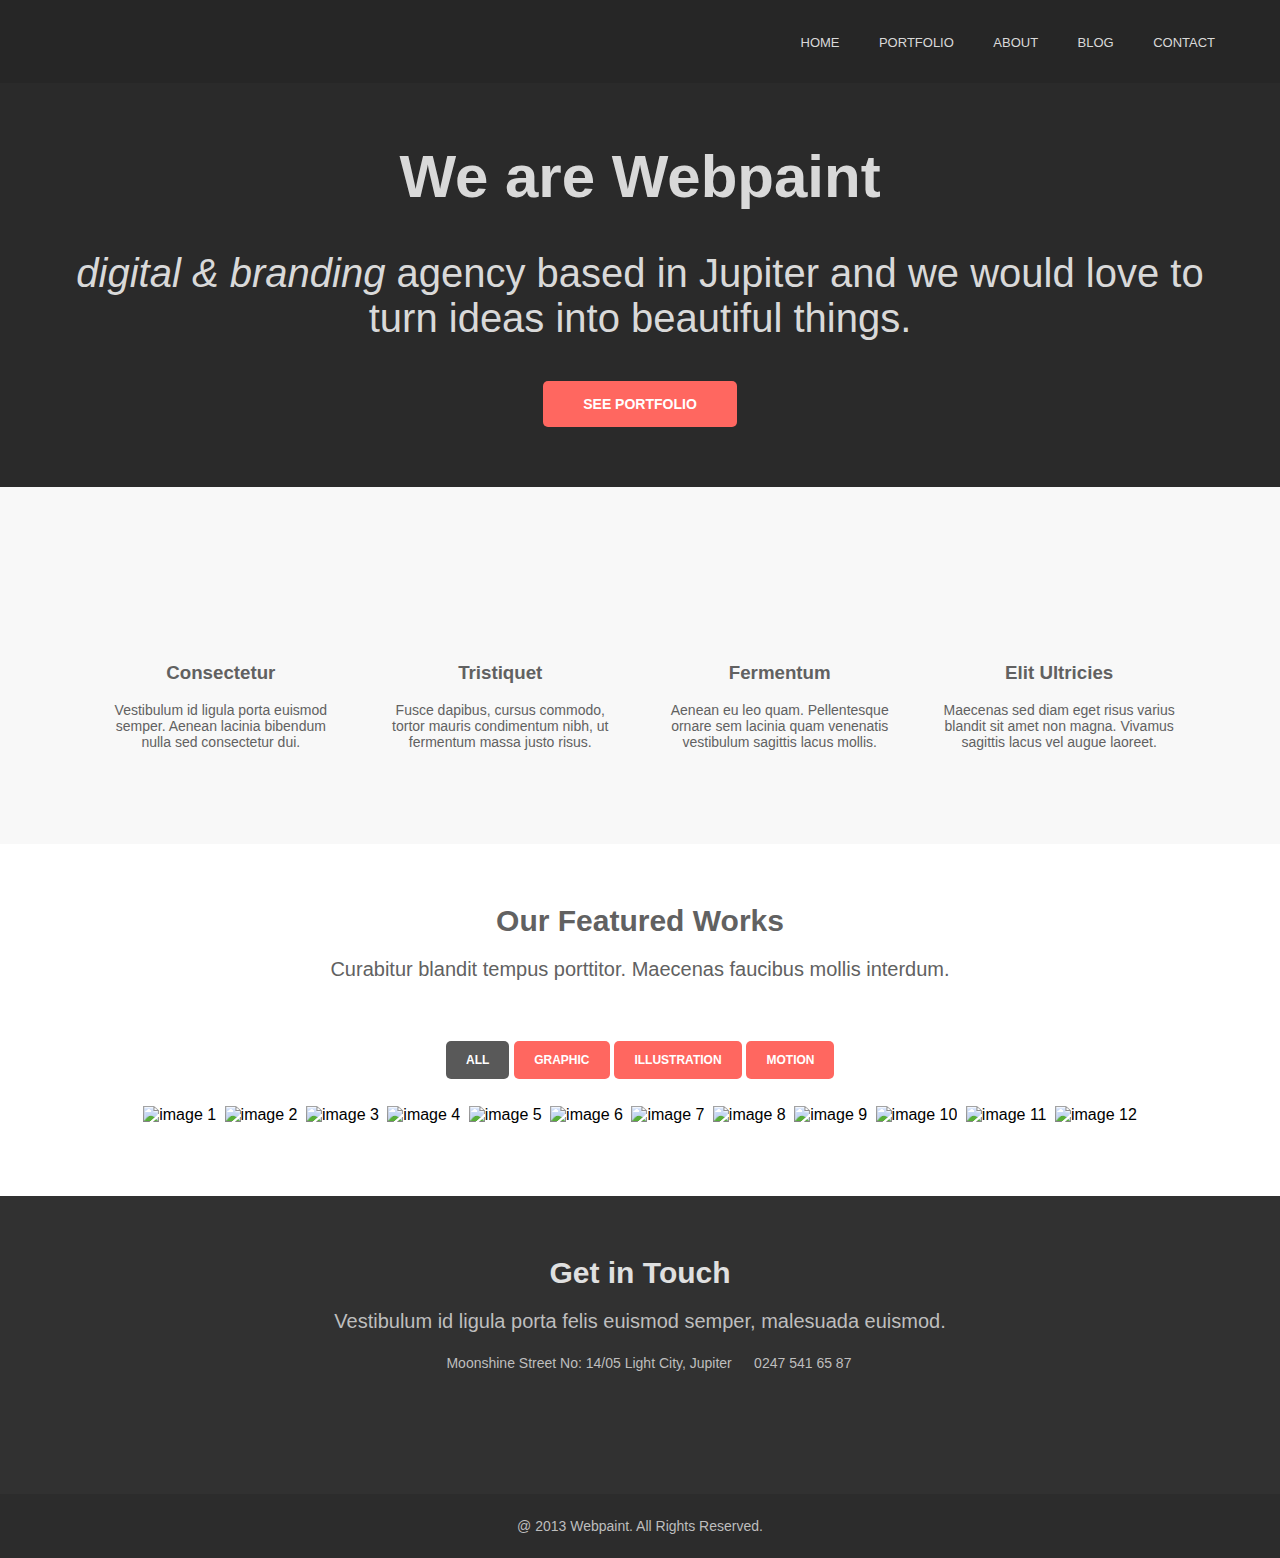
==== 13.html @ a7911e60 "Add files via upload" ====
<!DOCTYPE html>
<html lang="en">
<head>
	<meta charset="UTF-8">
	<meta name="viewport" content="width=device-width, initial-scale=1">
	<title>HTML 13</title>
	<link rel="stylesheet" href="13.css">
</head>
<body>
	<div class="headerBack">
		<div class="header">
			<div class="logo"></div>
			<div class="headerMenu">
				<a href="">HOME</a>
				<a href="">PORTFOLIO</a>
				<a href="">ABOUT</a>
				<a href="">BLOG</a>
				<a href="">CONTACT</a>
			</div>
		</div>
	</div>
	<div class="sliderBack">
		<div class="slider">
			<h1>We are <b>Webpaint</b></h1>
			<p><i>digital & branding</i> agency based in Jupiter and we would love to turn ideas into beautiful things.</p>
			<div class="sliderButton">
				<a href="">SEE PORTFOLIO</a>
			</div>	
		</div>
	</div>
	<div class="services">
		<div class="serveicesBlock">
			<div class="img"></div>
			<h3>Consectetur</h3>
			<p>Vestibulum id ligula porta  euismod semper. Aenean lacinia bibendum nulla sed consectetur dui.</p>
		</div>
		<div class="serveicesBlock">
			<div class="img"></div>
			<h3>Tristiquet</h3>
			<p>Fusce dapibus, cursus commodo, tortor mauris condimentum nibh, ut fermentum massa justo risus.</p>
		</div>
		<div class="serveicesBlock">
			<div class="img"></div>
			<h3>Fermentum</h3>
			<p>Aenean eu leo quam. Pellentesque ornare sem lacinia quam venenatis vestibulum sagittis lacus mollis.</p>
		</div>
		<div class="serveicesBlock">
			<div class="img"></div>
			<h3>Elit Ultricies</h3>
			<p>Maecenas sed diam eget risus varius blandit sit amet non magna. Vivamus sagittis lacus vel augue laoreet.</p>
		</div>
	</div>
	<div class="portfolioBack">
		<div class="portfolio">
			<h2>Our Featured Works</h2>
			<p>Curabitur blandit tempus porttitor. Maecenas faucibus mollis interdum.</p>
			<div class="tabbed">
				<input type="radio" id="tabLabel1" name="radiobutton" checked="checked"  autofocus/>
				<label for="tabLabel1">ALL</label>
				<input type="radio" id="tabLabel2" name="radiobutton"/>
				<label for="tabLabel2">GRAPHIC</label>
				<input type="radio" id="tabLabel3" name="radiobutton"/>
				<label for="tabLabel3">ILLUSTRATION</label>
				<input type="radio" id="tabLabel4" name="radiobutton"/>
				<label for="tabLabel4">MOTION</label>
				<div class="tabs">
					<div>
						<img src="13/img/1.png" alt="image 1">
						<img src="13/img/2.png" alt="image 2">
						<img src="13/img/3.png" alt="image 3">
						<img src="13/img/4.png" alt="image 4">
						<img src="13/img/5.png" alt="image 5">
						<img src="13/img/6.png" alt="image 6">
						<img src="13/img/7.png" alt="image 7">
						<img src="13/img/8.png" alt="image 8">
						<img src="13/img/9.png" alt="image 9">
						<img src="13/img/10.png" alt="image 10">
						<img src="13/img/11.png" alt="image 11">
						<img src="13/img/12.png" alt="image 12">
					</div>
					<div></div>
					<div></div>
					<div></div>
				</div>
			</div>
		</div>
	</div>
	<div class="footer">
		<h2>Get in Touch</h2>
		<p>Vestibulum id ligula porta felis euismod semper, malesuada euismod.</p>
		<div class="contact">
			<div class="img"></div>
			Moonshine Street No: 14/05 Light City, Jupiter 
		</div>
		<div class="contact">
			<div class="img"></div>
			0247 541 65 87
		</div>
		<div class="footerLink">
			<a href=""></a>
			<a href=""></a>
			<a href=""></a>
			<a href=""></a>
			<a href=""></a>
		</div>
	</div>
	<div class="copyright">
		<p>@ 2013 Webpaint. All Rights Reserved.</p>
	</div>
</body> 
</html>
---- 13.css ----
body, html {
	margin: 0px;
	padding: 0px;
	box-sizing: border-box;
	font-family: 'Lato', sans-serif;
	text-align: center;
}

.header {
	display: block;
	max-width: 1150px;
	margin-left: auto;
	margin-right: auto;
}

.headerBack {
	width: 100%;
	background-color: #262626;
	display: inline-block;
	padding-top: 25px;
	padding-bottom: 25px;
}

.logo {
	display: inline-block;
	float: left;
	width: 112px;
	height: 33px;
	background-image: url('13/logo.png');
}

.headerMenu {
	float: right;
	display: inline-block;
	padding-top: 7.5px;
}

.headerMenu > a {
	text-decoration: none;
	color: #d9d9d9;
	font-size: 13px;
	padding-left: 35px;
}

.headerMenu > a:first-child {
	padding-left: 0px;
}

.headerMenu > a:hover {
	color: #ffb4b1;
}

.headerMenu > a:active {
	color: #ff6760;
}

.sliderBack {
	width: 100%;
	background-color: #2a2a2a;
	padding-top: 60px;
	padding-bottom: 60px;
	margin-top: -5px;
}

.slider {
	display: block;
	max-width: 1150px;
	margin-left: auto;
	margin-right: auto;
}

.slider > h1 {
	padding: 0px;
	margin: 0px;
	text-align: center;
	color: #d9d9d9;
	font-size: 60px;
}

.slider > p {
	color: #d9d9d9;
	text-align: center;
	font-size: 40px;
	font-weight: 100;
}

.sliderButton > a {
	font-size: 14px;
	display: inline-block;
	color: white;
	background-color: #ff6760;
	border-radius: 5px;
	text-decoration: none;
	text-align: center;
	transition: 0.3s;
	padding: 15px 40px 15px 40px;
}

.sliderButton {
	text-align: center;
	font-weight: bold;
}

.sliderButton > a:hover {
	background-color: #ff756f;
	box-shadow: 0px 0px 5px 1px rgba(0,0,0,0.4);
}

.sliderButton > a:active {
	background-color: #f84239;
	
}

.services {
	padding-top: 80px;
	padding-bottom: 80px;
	background-color: #F8F8F8;
	text-align: center;
}

.serveicesBlock {
	display: inline-block;
	width: 235px;
	min-width: 135px;
	color: #616161;
	margin-right: 20px;
	margin-left: 20px;
}

.serveicesBlock > h1 {
	font-size: 18px;
}

.serveicesBlock > p {
	font-size: 14px;
}

.serveicesBlock > .img {
	display: inline-block;
	text-align: center;
	width: 65px;
	height: 72px;
	background: url('13/sprite.png') no-repeat 5px 0px;
}

.serveicesBlock:nth-child(2) > .img {
	background-position: -65px 0px;
}

.serveicesBlock:nth-child(3) > .img {
	background-position: -137px 0px;
}

.serveicesBlock:nth-child(4) > .img {
	background-position: -210px 0px;
}

.portfolio {
	padding-top: 60px;
	padding-bottom: 60px;
}

.portfolioBack {
	display: block;
	max-width: 1150px;
	margin-left: auto;
	margin-right: auto;
}

.portfolio > h2 {
	text-align: center;
	color: #616161;
	font-size: 30px;
	margin: 0px;
}

.portfolio > p {
	color: #616161;
	text-align: center;
	font-size: 20px;
}

.tabbed {
	margin-top: 60px;
	text-align: center;
}

.tabbed > input {
	opacity: 0;
}

.tabbed > label {
	font-size: 12px;
	background-color: #ff6760;
	color: white;
	border-radius: 5px;
	padding: 12px 20px 12px 20px;
	text-align: center;
	display: inline-block;
	position: relative;
	transition: 0.3s;
	margin-left: -25px;
	font-weight: bold;
}

.tabbed > label:hover {
	background: #ff756f;
	box-shadow: 0px 0px 5px 1px rgba(0,0,0,0.4);
}

.tabs {
	margin-top: 15px;
}

.tabbed > input:checked + label {
	background-color: #595959;
}

.tabs > div {
	transition: opacity 2s;
	left: -9999px;
	top: 0px;
	position: absolute;
	top: -9999px;
	opacity: 0;
	padding: 10px; 
}

#tabLabel1:checked ~ .tabs > div:nth-child(1),
#tabLabel2:checked ~ .tabs > div:nth-child(2),
#tabLabel3:checked ~ .tabs > div:nth-child(3),
#tabLabel4:checked ~ .tabs > div:nth-child(4) {
	left: 0;
	opacity: 1;
	position: relative;
  	top: 0px;
}

.tabbed > .tabs img {
	margin: 2px;
}

.footer {
	background-color: #313131;
	width: 100%;
	padding-top: 60px;
	padding-bottom: 60px;
	text-align: center;
}

.footer > h2 {
	color: #e0e0e0;
	font-size: 30px;
	margin: 0px;
}

.footer > p {
	color: #bebebe;
	font-size: 20px;
}

.contact {
	font-size: 14px;
	color: #BEBEBE;
}

.contact {
	display: inline-block;
}

.contact:first-child {
	margin-right: 30px;
}

.contact > .img {
	width: 12px;
	height: 15px;
	display: inline-block;
	background: url('13/contacts.png') no-repeat;
	margin-right: 2px;
}

.contact:nth-child(2) > .img {
	background-position: -16px 0px;
}

.copyright {
	background-color: #2c2c2c;
	width: 100%;
	padding-top: 10px;
	padding-bottom: 10px;
	color: #BEBEBE;
	text-align: center;
}

.footerLink {
	margin-top: 25px;
}

.footerLink > a {
	display: inline-block;
	width: 33px;
	height: 33px;
	background: url('13/footerLink2.png') no-repeat -5px -11px;
	transition: 0.3s;
}

.footerLink > a:nth-child(2) {
	background-position: -42px -11px;
}

.footerLink > a:nth-child(3) {
	background-position: -79px -11px;
}

.footerLink > a:nth-child(4) {
	background-position: -116px -11px;
}

.footerLink > a:nth-child(5) {
	background-position: -153px -11px;
}

.footerLink > a:hover {
	opacity: 0.5;
}

.copyright {
	font-size: 14px;
}

@media (max-width: 550px) {
	.logo {
		float: none;
		display: block;
		margin-left: auto;
		margin-right: auto;
	}

	.header {
		text-align: center;
	}

	.headerMenu {
		float: none;
		margin: auto;
	}

	.headerMenu > a {
		padding-left: 5px;
		font-size: 15px;
	}

    .tabbed > label{
		width: auto;
        display: block;
        border-bottom: 2px solid #4d4c47;
        border-radius: 0; 
        margin-top: -20px;
        padding-left: 25px;
    }

    .tabs {
    	border: none;
    }

    .tabbed {
    	margin: 0px;
    }

    .services {
    	padding-right: 10px;
    	padding-left: 10px;
    }

    .serveicesBlock {
    	width: 100%;
    	height: auto;
    	margin: 0px;
    }

    .serveicesBlock > h3 {
    	font-size: 30px;
    }

    .serveicesBlock > p {
    	font-size: 25px;
    }
}

@media (max-width: 360px) {
	.headerMenu > a {
		padding-left: 0px;
		font-size: 18px;
		display: block;
		margin-top: 5px;
	}
}
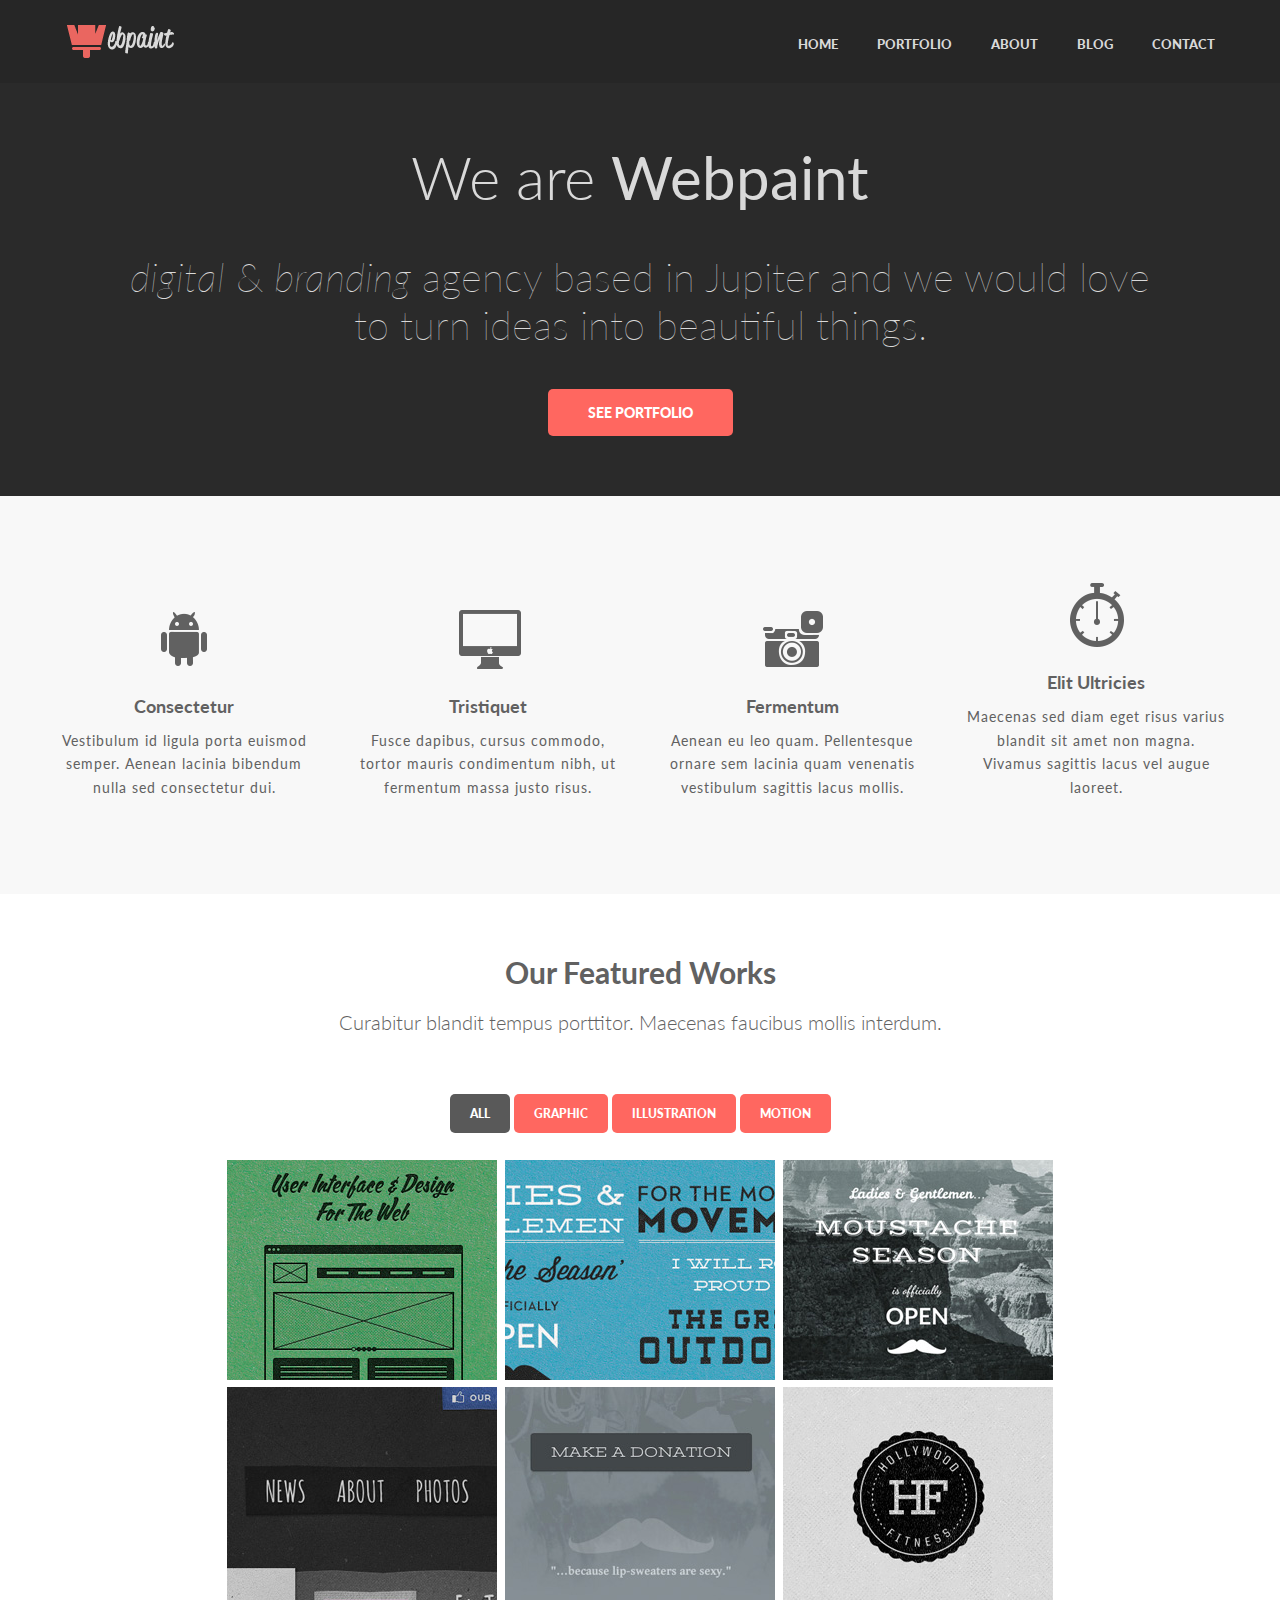
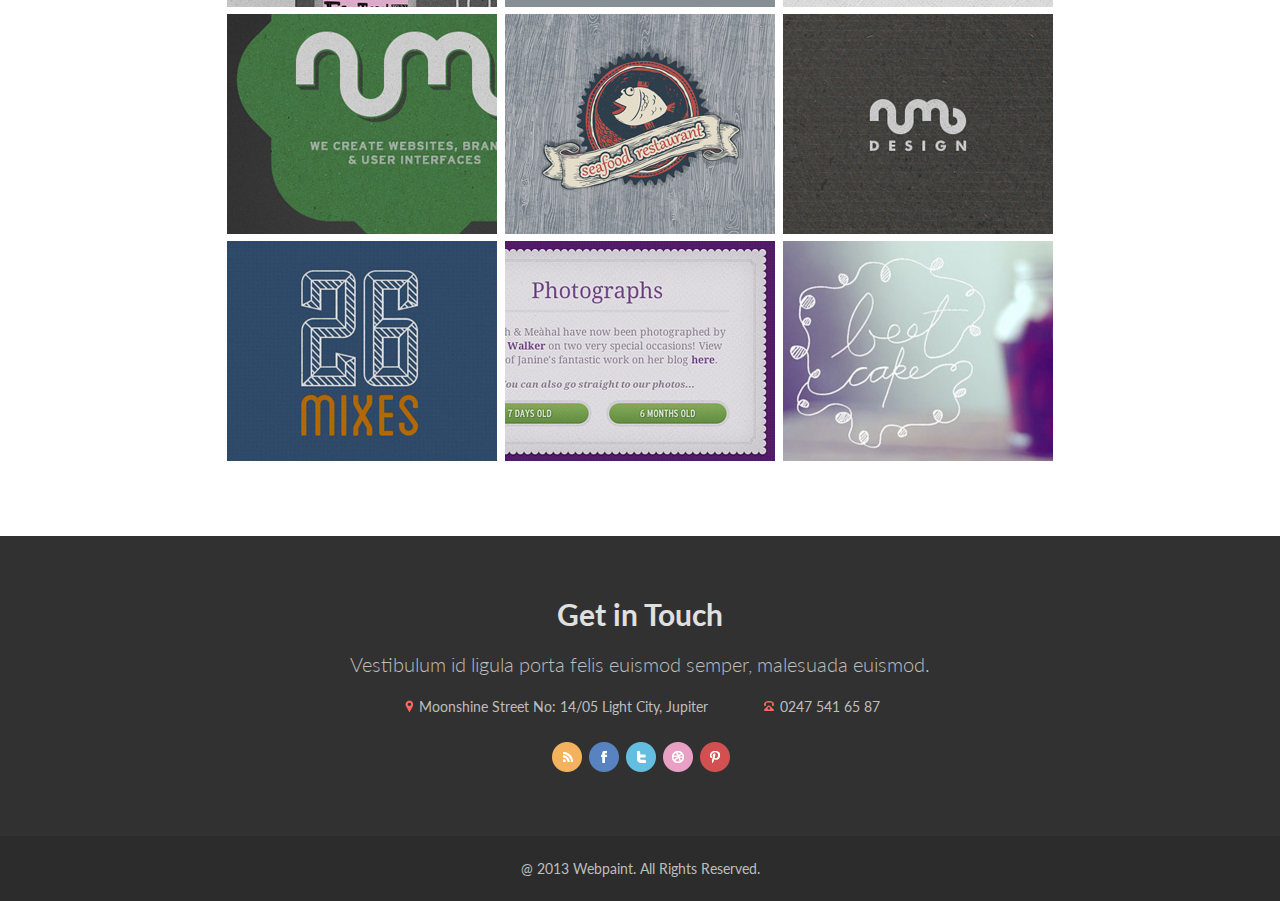
==== commit 85107820: "Add files via upload" ====
--- a/13.html
+++ b/13.html
@@ -5,6 +5,8 @@
 	<meta name="viewport" content="width=device-width, initial-scale=1">
 	<title>HTML 13</title>
 	<link rel="stylesheet" href="13.css">
+	<link href="https://fonts.googleapis.com/css?family=Lato:300,400,900" rel="stylesheet">
+
 </head>
 <body>
 	<div class="headerBack">
@@ -21,47 +23,47 @@
 	</div>
 	<div class="sliderBack">
 		<div class="slider">
-			<h1>We are <b>Webpaint</b></h1>
-			<p><i>digital & branding</i> agency based in Jupiter and we would love to turn ideas into beautiful things.</p>
+			<h1>We are <strong>Webpaint</strong></h1>
+			<p><em>digital</em> & <em>branding</em> agency based in Jupiter and we would love to turn ideas into beautiful things.</p>
 			<div class="sliderButton">
-				<a href="">SEE PORTFOLIO</a>
+				<a href=""><strong>SEE PORTFOLIO</strong></a>
 			</div>	
 		</div>
 	</div>
-	<div class="services">
-		<div class="serveicesBlock">
-			<div class="img"></div>
-			<h3>Consectetur</h3>
-			<p>Vestibulum id ligula porta  euismod semper. Aenean lacinia bibendum nulla sed consectetur dui.</p>
+		<div class="services">
+			<div class="serveicesBlock">
+				<div class="img"></div>
+				<h3>Consectetur</h3>
+				<p>Vestibulum id ligula porta  euismod semper. Aenean lacinia bibendum nulla sed consectetur dui.</p>
+			</div>
+			<div class="serveicesBlock">
+				<div class="img"></div>
+				<h3>Tristiquet</h3>
+				<p>Fusce dapibus, cursus commodo, tortor mauris condimentum nibh, ut fermentum massa justo risus.</p>
+			</div>
+			<div class="serveicesBlock">
+				<div class="img"></div>
+				<h3>Fermentum</h3>
+				<p>Aenean eu leo quam. Pellentesque ornare sem lacinia quam venenatis vestibulum sagittis lacus mollis.</p>
+			</div>
+			<div class="serveicesBlock">
+				<div class="img"></div>
+				<h3>Elit Ultricies</h3>
+				<p>Maecenas sed diam eget risus varius blandit sit amet non magna. Vivamus sagittis lacus vel augue laoreet.</p>
+			</div>
 		</div>
-		<div class="serveicesBlock">
-			<div class="img"></div>
-			<h3>Tristiquet</h3>
-			<p>Fusce dapibus, cursus commodo, tortor mauris condimentum nibh, ut fermentum massa justo risus.</p>
-		</div>
-		<div class="serveicesBlock">
-			<div class="img"></div>
-			<h3>Fermentum</h3>
-			<p>Aenean eu leo quam. Pellentesque ornare sem lacinia quam venenatis vestibulum sagittis lacus mollis.</p>
-		</div>
-		<div class="serveicesBlock">
-			<div class="img"></div>
-			<h3>Elit Ultricies</h3>
-			<p>Maecenas sed diam eget risus varius blandit sit amet non magna. Vivamus sagittis lacus vel augue laoreet.</p>
-		</div>
-	</div>
 	<div class="portfolioBack">
 		<div class="portfolio">
 			<h2>Our Featured Works</h2>
 			<p>Curabitur blandit tempus porttitor. Maecenas faucibus mollis interdum.</p>
 			<div class="tabbed">
-				<input type="radio" id="tabLabel1" name="radiobutton" checked="checked"  autofocus/>
+				<input type="radio" id="tabLabel1" name="radiobutton" checked="checked"  autofocus>
 				<label for="tabLabel1">ALL</label>
-				<input type="radio" id="tabLabel2" name="radiobutton"/>
+				<input type="radio" id="tabLabel2" name="radiobutton">
 				<label for="tabLabel2">GRAPHIC</label>
-				<input type="radio" id="tabLabel3" name="radiobutton"/>
+				<input type="radio" id="tabLabel3" name="radiobutton">
 				<label for="tabLabel3">ILLUSTRATION</label>
-				<input type="radio" id="tabLabel4" name="radiobutton"/>
+				<input type="radio" id="tabLabel4" name="radiobutton">
 				<label for="tabLabel4">MOTION</label>
 				<div class="tabs">
 					<div>
@@ -76,11 +78,26 @@
 						<img src="13/img/9.png" alt="image 9">
 						<img src="13/img/10.png" alt="image 10">
 						<img src="13/img/11.png" alt="image 11">
+						<img src="13/img/12.png" alt="image 12">   
+					</div>
+					<div>
+						<img src="13/img/1.png" alt="image 1">
+						<img src="13/img/4.png" alt="image 4">
+						<img src="13/img/11.png" alt="image 11">
+					</div>
+					<div>
+						<img src="13/img/2.png" alt="image 2">
+						<img src="13/img/3.png" alt="image 3">	
+						<img src="13/img/6.png" alt="image 6">
+						<img src="13/img/7.png" alt="image 7">
+						<img src="13/img/9.png" alt="image 9">													
+					</div>
+					<div>
+						<img src="13/img/5.png" alt="image 5">
+						<img src="13/img/8.png" alt="image 8">
+						<img src="13/img/10.png" alt="image 10">
 						<img src="13/img/12.png" alt="image 12">
 					</div>
-					<div></div>
-					<div></div>
-					<div></div>
 				</div>
 			</div>
 		</div>
@@ -93,15 +110,15 @@
 			Moonshine Street No: 14/05 Light City, Jupiter 
 		</div>
 		<div class="contact">
-			<div class="img"></div>
-			0247 541 65 87
+			<div class="img imgPhone"></div>
+			<a href="tel:0247 541 65 87">0247 541 65 87</a>
 		</div>
 		<div class="footerLink">
-			<a href=""></a>
-			<a href=""></a>
-			<a href=""></a>
-			<a href=""></a>
-			<a href=""></a>
+			<a class="link-rss" href=""></a>
+			<a class="link-fb" href=""></a>
+			<a class="link-tw" href=""></a>
+			<a class="link-dr" href=""></a>
+			<a class="link-pint" href=""></a>
 		</div>
 	</div>
 	<div class="copyright">
--- a/13.css
+++ b/13.css
@@ -1,9 +1,17 @@
 body, html {
 	margin: 0px;
 	padding: 0px;
-	box-sizing: border-box;
+	/*box-sizing: border-box;*/
 	font-family: 'Lato', sans-serif;
 	text-align: center;
+}
+
+.slider > h1 {
+	font-weight: 300;
+}
+
+.slider > b {
+	font-weight: 900;
 }
 
 .header {
@@ -22,20 +30,21 @@
 }
 
 .logo {
-	display: inline-block;
+	/*display: inline-block;*/
 	float: left;
 	width: 112px;
 	height: 33px;
-	background-image: url('13/logo.png');
+	background: url('13/logo.png') no-repeat;
 }
 
 .headerMenu {
 	float: right;
-	display: inline-block;
+	/*display: inline-block;*/
 	padding-top: 7.5px;
 }
 
 .headerMenu > a {
+	font-weight: 900;
 	text-decoration: none;
 	color: #d9d9d9;
 	font-size: 13px;
@@ -64,7 +73,7 @@
 
 .slider {
 	display: block;
-	max-width: 1150px;
+	max-width: 1050px;
 	margin-left: auto;
 	margin-right: auto;
 }
@@ -120,19 +129,24 @@
 
 .serveicesBlock {
 	display: inline-block;
-	width: 235px;
+	width: 260px;
 	min-width: 135px;
 	color: #616161;
 	margin-right: 20px;
 	margin-left: 20px;
 }
 
-.serveicesBlock > h1 {
+.serveicesBlock {
+	font-size: 14px;
+	letter-spacing: 1px;
+	line-height: 1.7;
+}
+
+.serveicesBlock > h3 {
 	font-size: 18px;
-}
-
-.serveicesBlock > p {
-	font-size: 14px;
+	margin-bottom: 0px;
+	letter-spacing: 0px;
+	line-height: 1;
 }
 
 .serveicesBlock > .img {
@@ -162,7 +176,7 @@
 
 .portfolioBack {
 	display: block;
-	max-width: 1150px;
+	max-width: 1050px;
 	margin-left: auto;
 	margin-right: auto;
 }
@@ -178,6 +192,7 @@
 	color: #616161;
 	text-align: center;
 	font-size: 20px;
+	font-weight: 300;
 }
 
 .tabbed {
@@ -200,11 +215,11 @@
 	position: relative;
 	transition: 0.3s;
 	margin-left: -25px;
-	font-weight: bold;
+	font-weight: 900;
 }
 
 .tabbed > label:hover {
-	background: #ff756f;
+	background-color: #ff756f;
 	box-shadow: 0px 0px 5px 1px rgba(0,0,0,0.4);
 }
 
@@ -280,9 +295,22 @@
 	margin-right: 2px;
 }
 
-.contact:nth-child(2) > .img {
+.contact > .imgPhone {
 	background-position: -16px 0px;
-}
+	color: #BEBEBE;
+	text-decoration: none;
+	margin-left: 50px;
+}
+
+.contact > .imgPhone + a {
+	color: #BEBEBE;
+	text-decoration: none;
+}
+
+.contact > .imgPhone + a:hover {
+	color: #ff756f;
+}
+
 
 .copyright {
 	background-color: #2c2c2c;
@@ -293,6 +321,10 @@
 	text-align: center;
 }
 
+.footer > p {
+	font-weight: 300;
+}
+
 .footerLink {
 	margin-top: 25px;
 }
@@ -301,23 +333,27 @@
 	display: inline-block;
 	width: 33px;
 	height: 33px;
-	background: url('13/footerLink2.png') no-repeat -5px -11px;
+	background: url('13/footerLink2.png') no-repeat;
 	transition: 0.3s;
 }
 
-.footerLink > a:nth-child(2) {
+.footerLink > .link-rss {
+	background-position: -5px -11px;
+}
+
+.footerLink > .link-fb {
 	background-position: -42px -11px;
 }
 
-.footerLink > a:nth-child(3) {
+.footerLink > .link-tw {
 	background-position: -79px -11px;
 }
 
-.footerLink > a:nth-child(4) {
+.footerLink > .link-dr {
 	background-position: -116px -11px;
 }
 
-.footerLink > a:nth-child(5) {
+.footerLink > .link-pint {
 	background-position: -153px -11px;
 }
 
@@ -329,7 +365,7 @@
 	font-size: 14px;
 }
 
-@media (max-width: 550px) {
+/*@media (max-width: 550px) {
 	.logo {
 		float: none;
 		display: block;
@@ -358,6 +394,8 @@
         border-radius: 0; 
         margin-top: -20px;
         padding-left: 25px;
+        padding-right: 25px;
+        margin-left: 0px;
     }
 
     .tabs {
@@ -387,13 +425,137 @@
     	font-size: 25px;
     }
 }
+*/
 
 @media (max-width: 360px) {
+	.headerBack {
+		padding: 10px 5px;
+		box-sizing: border-box;
+	}
+	.logo {
+		display: inline-block;
+		background-size: 60px;
+		width: 60px;
+		height: 20px;
+	}
+
+	.header {
+		text-align: center;
+	}
+
+	.headerMenu {
+		float: none;
+		padding-top: 0px;
+	}
+
 	.headerMenu > a {
-		padding-left: 0px;
+		padding-left: 5px;
+		font-size: 13px;
+		font-weight: 400;
+	}
+
+	.slider > h1 {
+		font-size: 30px;
+	}
+
+	.slider > p {
 		font-size: 18px;
-		display: block;
 		margin-top: 5px;
 	}
-}
-
+
+	.sliderBack {
+		box-sizing: border-box;
+		padding: 15px 5px;
+	}
+
+	.services {
+		padding: 15px 10px;		
+	}
+
+	.serveicesBlock > h3 {
+		margin: 0px 0px;
+	}
+
+	.serveicesBlock {
+		font-size: 14px;
+		letter-spacing: 0px;
+		line-height: 1;
+   		width: 100%;
+    	margin: 0px;
+	}
+
+	.serveicesBlock > p {
+		text-align: justify;
+		margin-left: 80px;
+		margin-top: 5px;
+	}
+
+	.serveicesBlock > .img {
+		float: left;
+	}
+
+	.portfolioBack {
+		margin-top: 15px;
+		margin-bottom: 15px;
+	}
+
+	.portfolio {
+		padding: 0px;		
+	}
+
+    .tabbed > label{
+		width: auto;
+        display: block;
+        border-bottom: 2px solid #4d4c47;
+        border-radius: 0; 
+        margin-top: -25px;
+        padding-left: 25px;
+        padding-right: 25px;
+        margin-left: 0px;
+    }
+
+    .tabs {
+    	border: none;
+    }
+
+    .tabbed {
+    	margin: 0px;
+    }
+
+    .footer {
+    	padding: 15px 0px;
+    }
+
+    .footer > h2 {
+    	font-size: 20px;
+    }
+
+    .footer > p {
+    	font-size: 15px;
+    	margin-top: 5px;
+    	margin-bottom: 10px;
+    }
+
+    .footer > .contact {
+    	font-size: 10px;
+    }
+
+    .contact > .imgPhone {
+    	margin-left: 10px;
+    }
+
+    .footerLink {
+    	margin-top: 15px;
+    }
+
+    .footerLink > a{
+    	margin-left: 3%;
+		margin-right: 3%;
+    }
+
+    .copyright {
+    	padding: 5px 0px;
+    	font-size: 10px;
+    }
+
+}